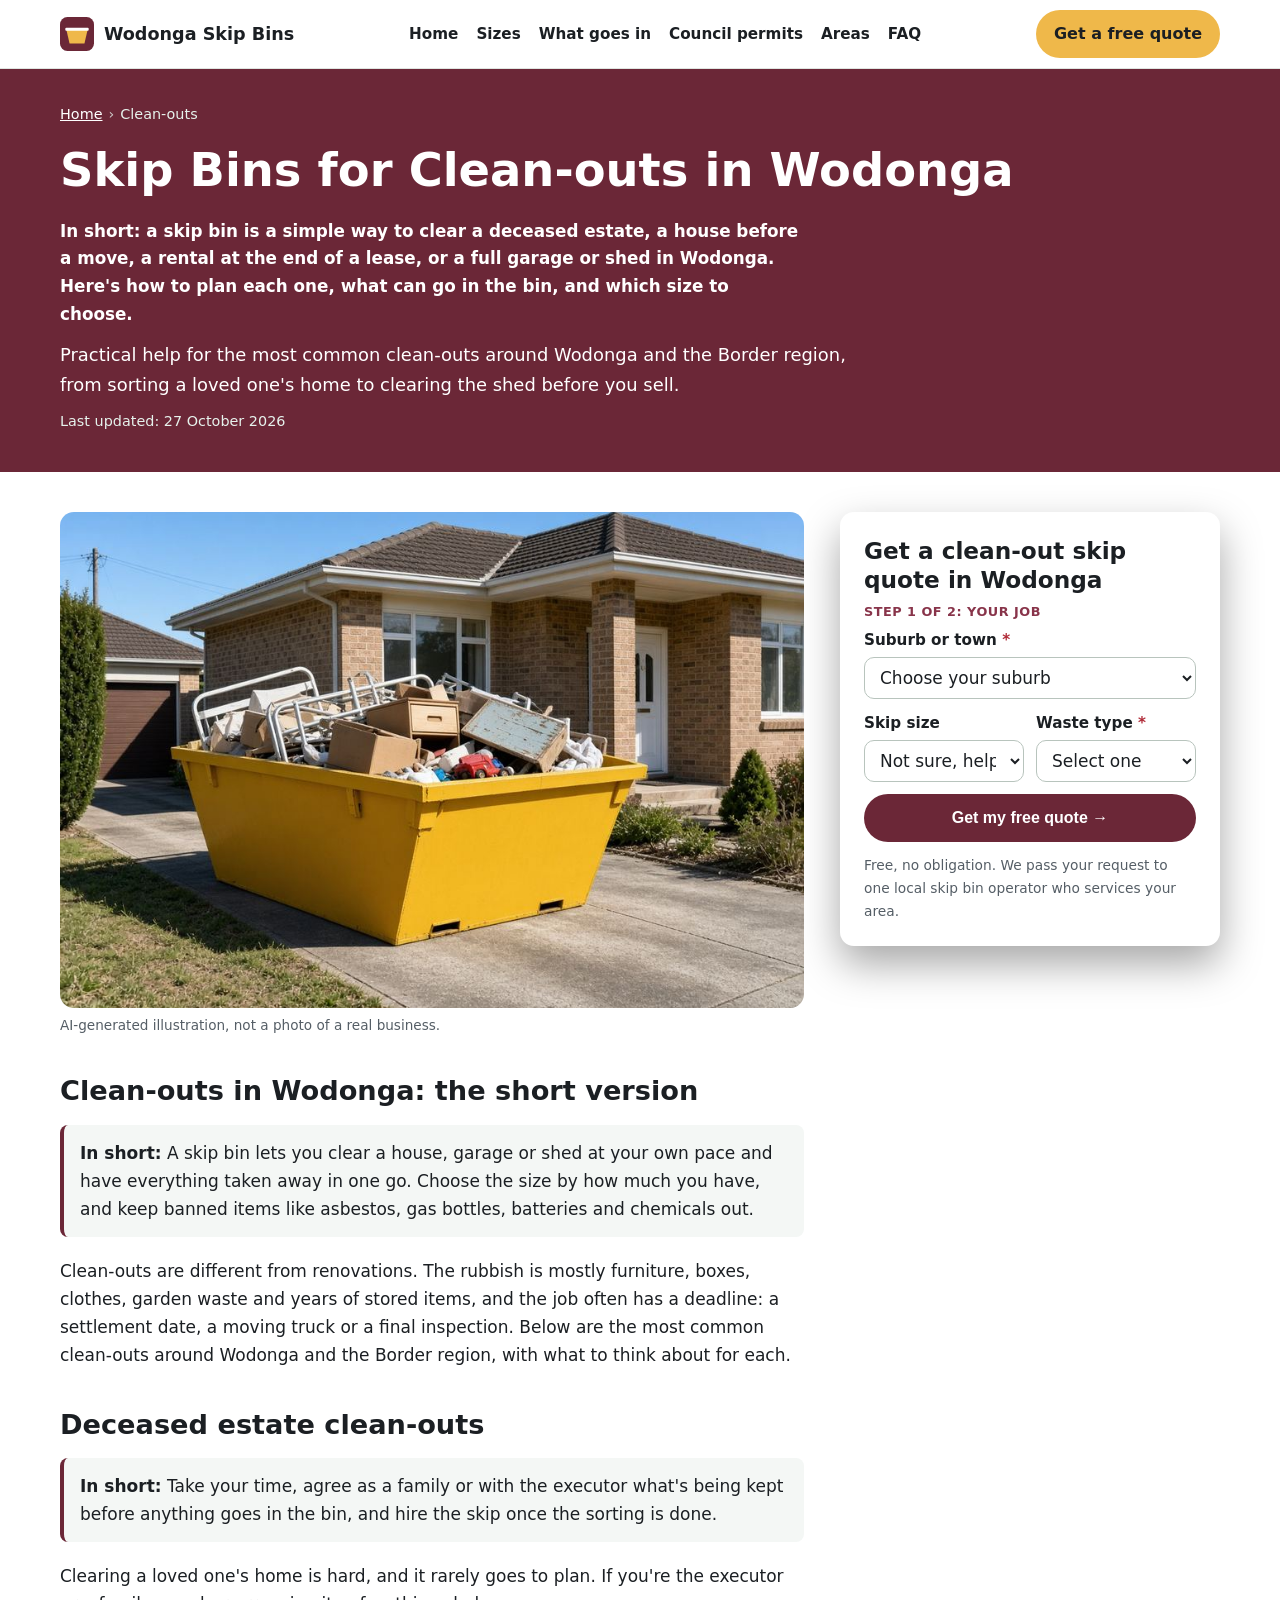
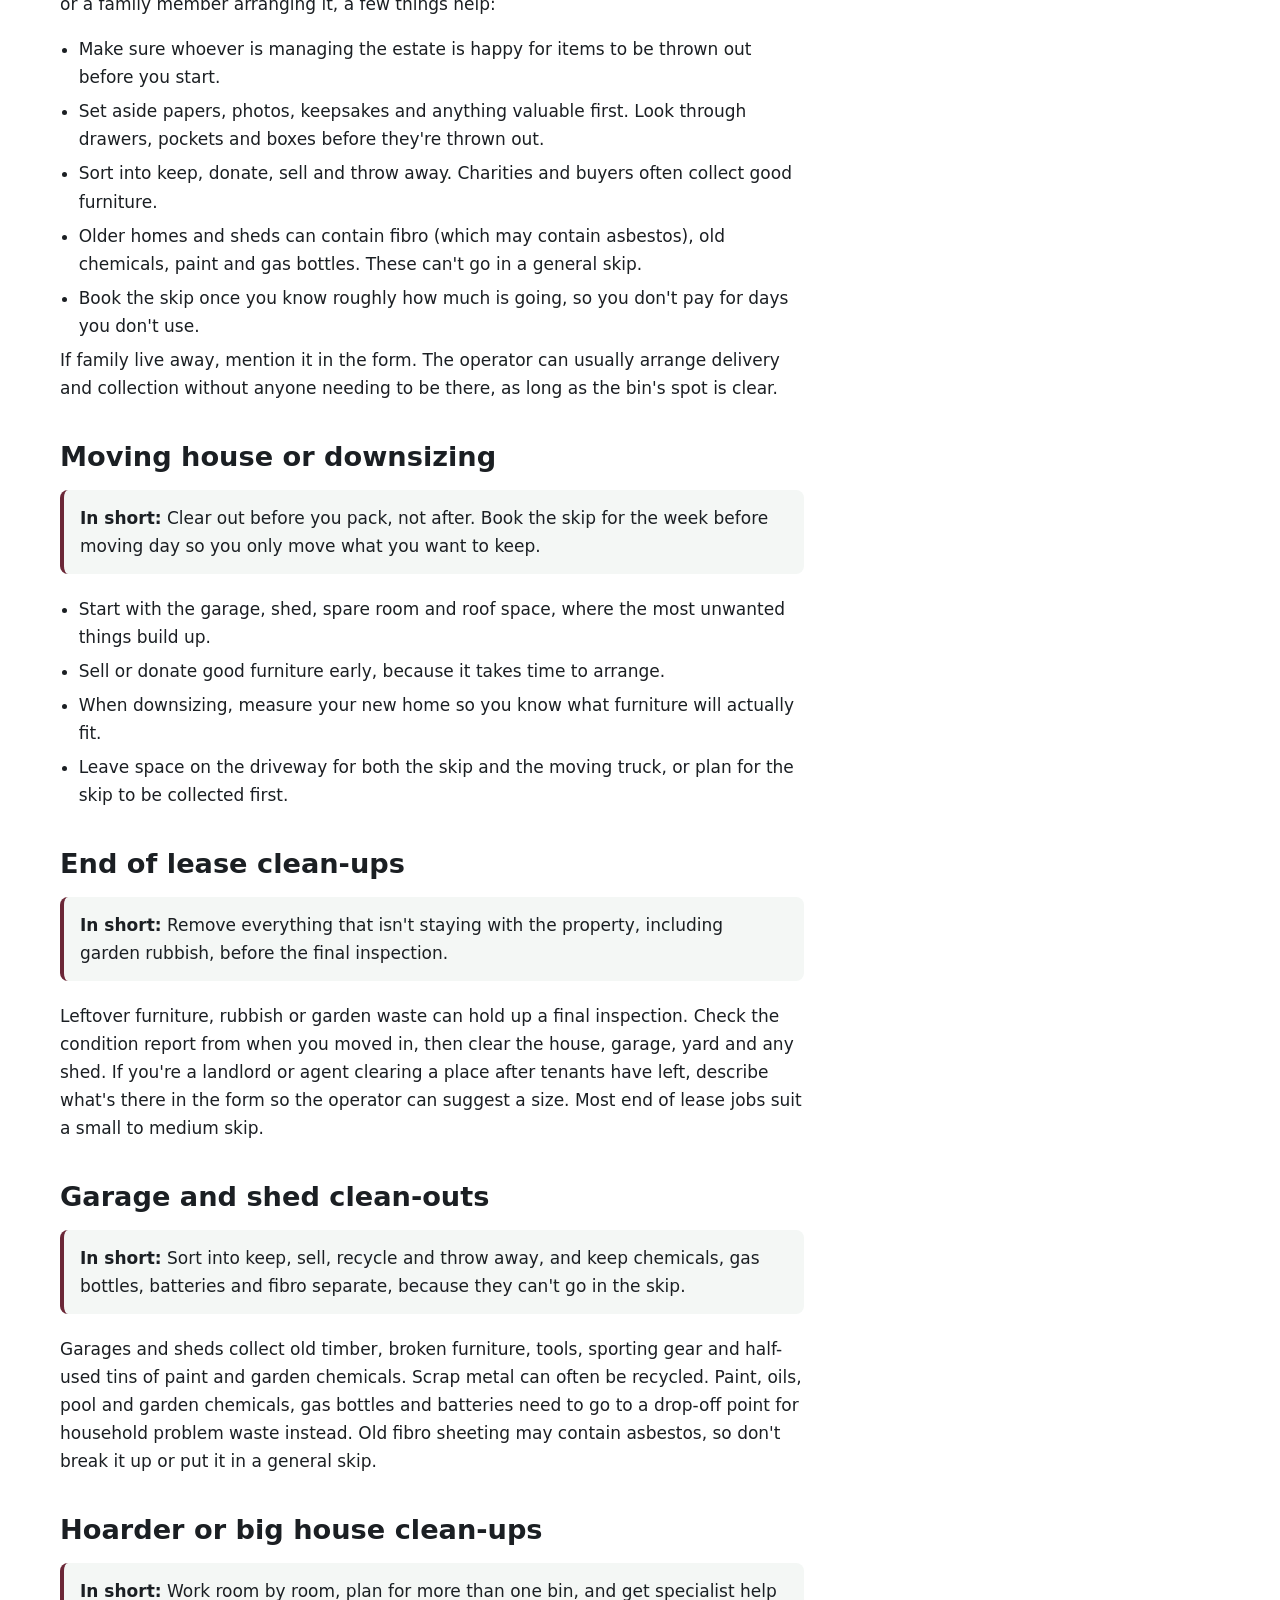
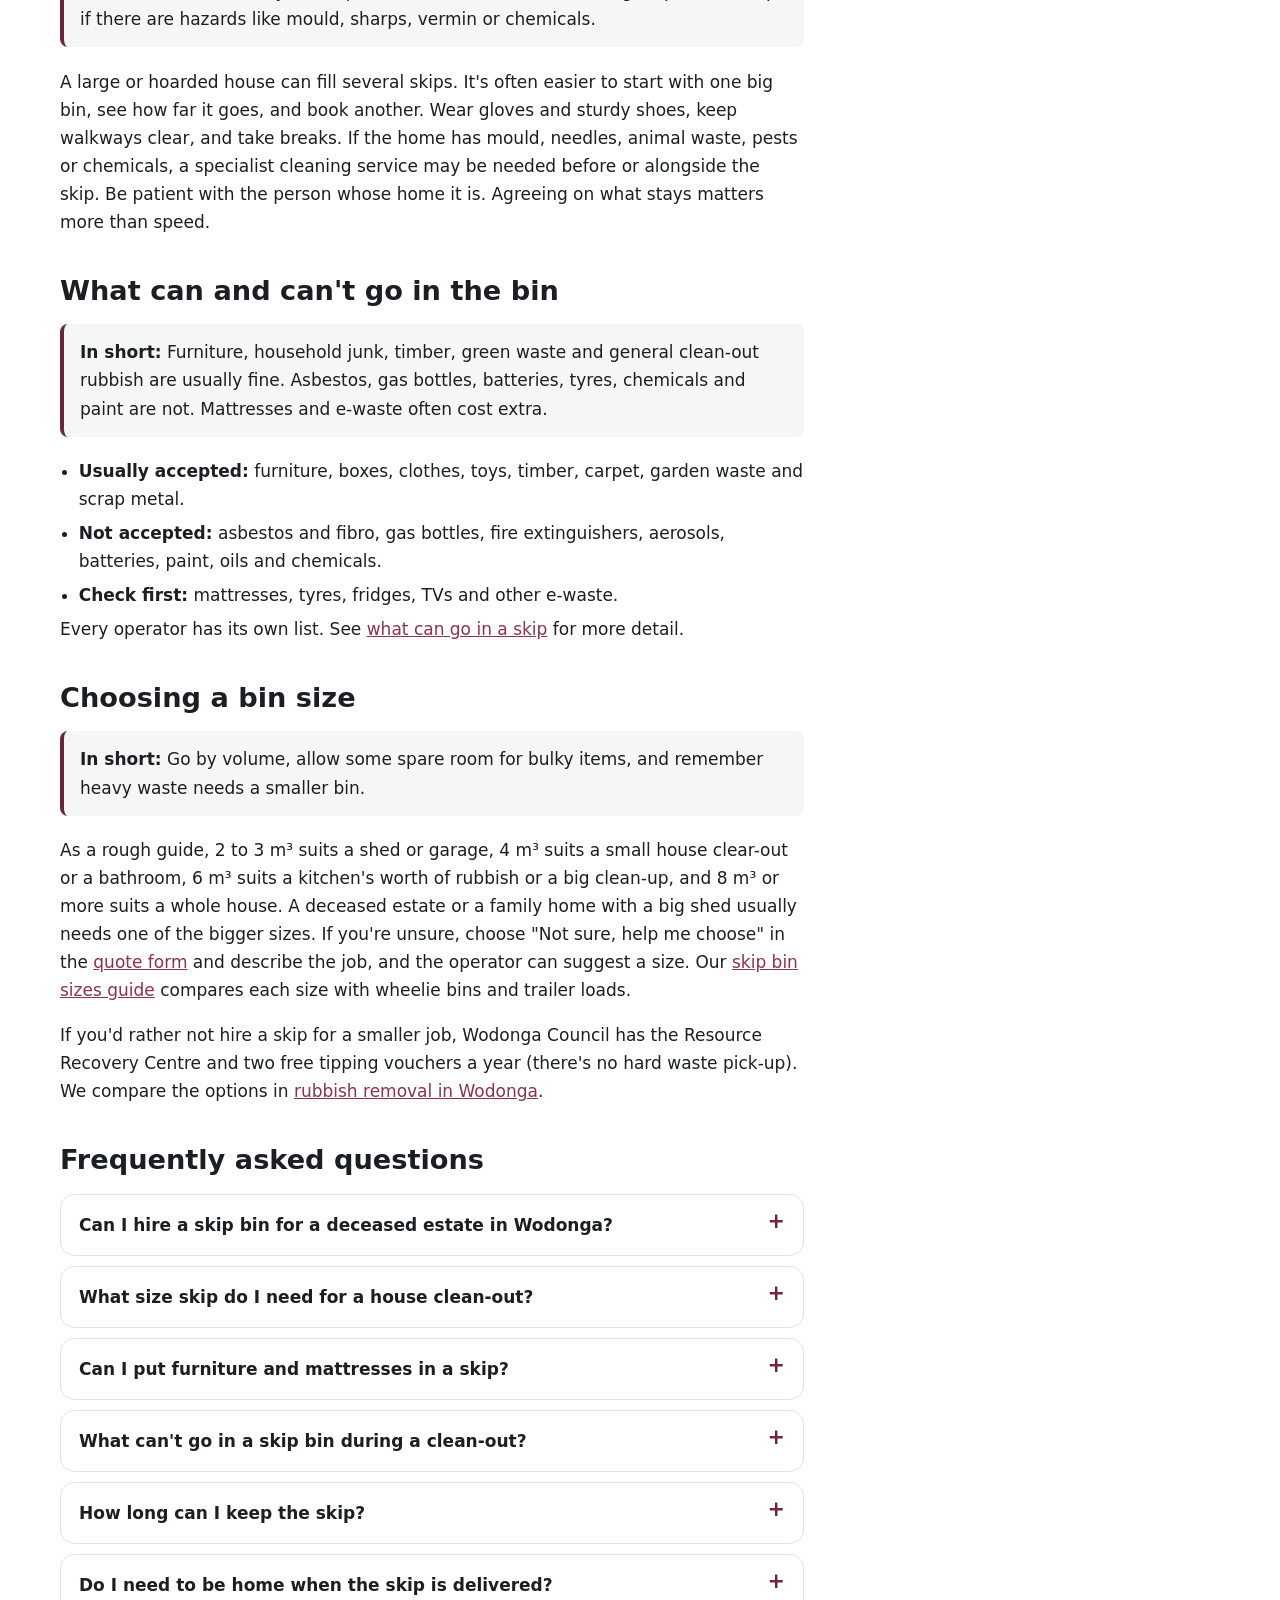
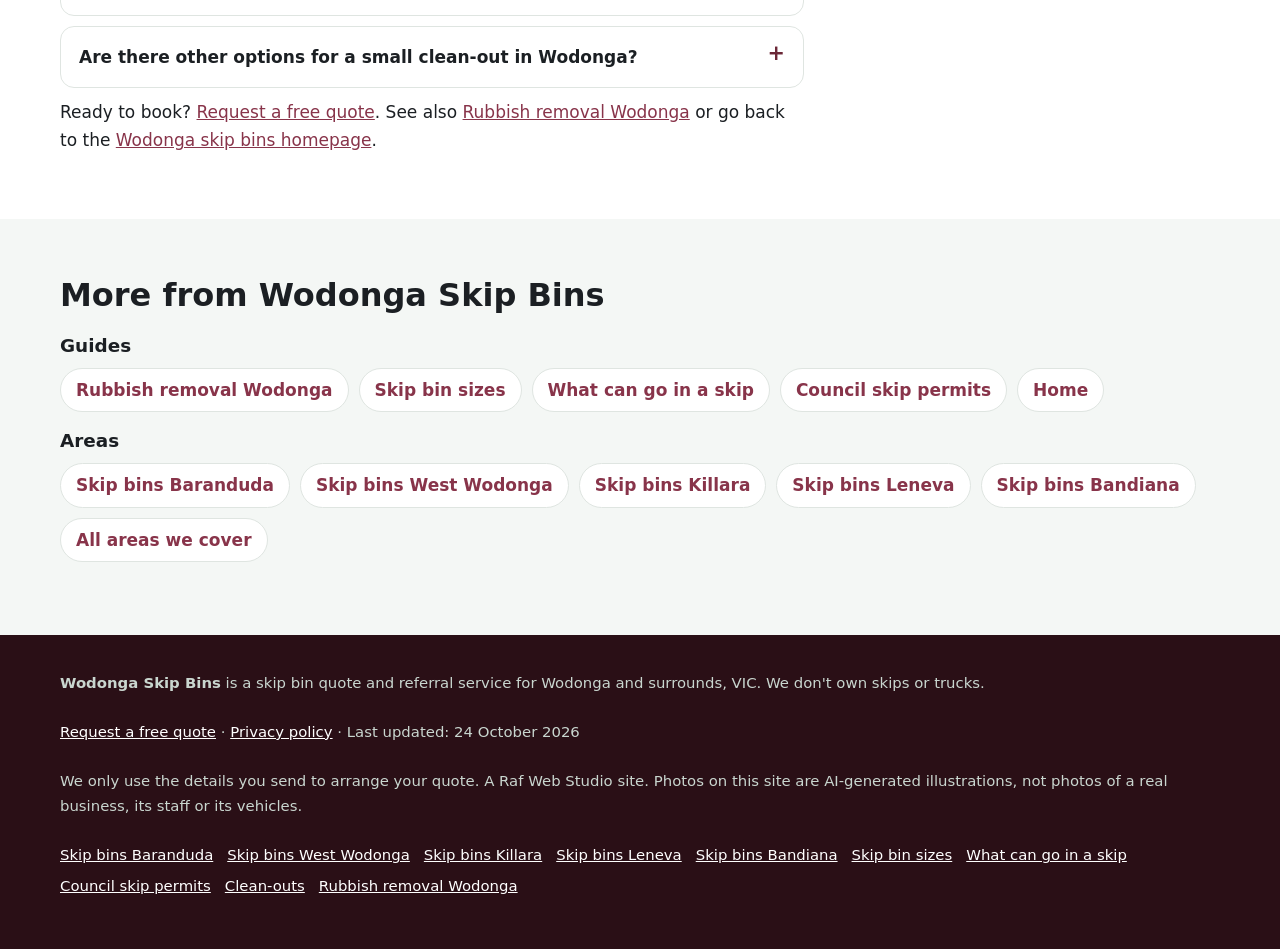
==== clean-outs/index.html @ 4d17c7b6 "SEO batch 3: add /clean-outs/ and /rubbish-removal-wodonga/ guides (FAQ schema, quote form, sitemap," ====
<!doctype html>
<html lang="en-AU">
<head>
<meta charset="utf-8">
<!-- Search Console verification meta tag goes here once the property is created -->
<meta name="viewport" content="width=device-width, initial-scale=1">
<title>Skip Bins for Clean-outs in Wodonga | Deceased Estates, Moving &amp; Garages</title>
<meta name="description" content="Skip bins for clean-outs in Wodonga: deceased estates, moving house, downsizing, end of lease, garages, sheds and big house clean-ups. Sizes, what goes in, and a free quote.">
<link rel="canonical" href="https://wodongaskipbins.com/clean-outs/">
<link rel="icon" href="/favicon.svg" type="image/svg+xml">
<meta name="theme-color" content="#6b2737">
<meta property="og:type" content="article">
<meta property="og:locale" content="en_AU">
<meta property="og:site_name" content="Wodonga Skip Bins">
<meta property="og:title" content="Skip Bins for Clean-outs in Wodonga | Deceased Estates, Moving &amp; Garages">
<meta property="og:description" content="Skip bins for clean-outs in Wodonga: deceased estates, moving house, downsizing, end of lease, garages, sheds and big house clean-ups. Sizes, what goes in, and a free quote.">
<meta property="og:url" content="https://wodongaskipbins.com/clean-outs/">
<meta property="og:image" content="https://wodongaskipbins.com/img/card-home.jpg">
<meta name="twitter:card" content="summary_large_image">
<script>document.documentElement.classList.add('js')</script>
<link rel="stylesheet" href="/styles.css">

<!-- Google tag (gtag.js) -->
<script async src="https://www.googletagmanager.com/gtag/js?id=G-WDCKTNWFEY"></script>
<script>
  window.dataLayer = window.dataLayer || [];
  function gtag(){dataLayer.push(arguments);}
  gtag('js', new Date());
  gtag('config', 'G-WDCKTNWFEY');
</script>

<script type="application/ld+json">
{
 "@context": "https://schema.org",
 "@type": "WebPage",
 "@id": "https://wodongaskipbins.com/clean-outs/#webpage",
 "url": "https://wodongaskipbins.com/clean-outs/",
 "name": "Skip Bins for Clean-outs in Wodonga | Deceased Estates, Moving & Garages",
 "description": "Skip bins for clean-outs in Wodonga: deceased estates, moving house, downsizing, end of lease, garages, sheds and big house clean-ups. Sizes, what goes in, and a free quote.",
 "inLanguage": "en-AU",
 "dateModified": "2026-10-27",
 "isPartOf": {
  "@id": "https://wodongaskipbins.com/#website"
 }
}
</script>
<script type="application/ld+json">
{
 "@context": "https://schema.org",
 "@type": "BreadcrumbList",
 "itemListElement": [
  {
   "@type": "ListItem",
   "position": 1,
   "name": "Home",
   "item": "https://wodongaskipbins.com/"
  },
  {
   "@type": "ListItem",
   "position": 2,
   "name": "Clean-outs",
   "item": "https://wodongaskipbins.com/clean-outs/"
  }
 ]
}
</script>
<script type="application/ld+json">
{
 "@context": "https://schema.org",
 "@type": "Service",
 "@id": "https://wodongaskipbins.com/clean-outs/#service",
 "name": "Skip bins for clean-outs in Wodonga",
 "serviceType": "Skip bin hire",
 "description": "Skip bins for clean-outs in Wodonga: deceased estates, moving house, downsizing, end of lease, garages, sheds and big house clean-ups. Sizes, what goes in, and a free quote.",
 "url": "https://wodongaskipbins.com/clean-outs/",
 "provider": {
  "@type": "Organization",
  "name": "Wodonga Skip Bins",
  "url": "https://wodongaskipbins.com/"
 },
 "areaServed": [
  {
   "@type": "Place",
   "name": "Wodonga, VIC"
  }
 ]
}
</script>
<script type="application/ld+json">
{
 "@context": "https://schema.org",
 "@type": "FAQPage",
 "mainEntity": [
  {
   "@type": "Question",
   "name": "Can I hire a skip bin for a deceased estate in Wodonga?",
   "acceptedAnswer": {
    "@type": "Answer",
    "text": "Yes. A skip is a common way to clear a deceased estate. Agree with the executor or family what's being kept before anything goes in, and tell the operator if no one will be at the property for delivery or collection."
   }
  },
  {
   "@type": "Question",
   "name": "What size skip do I need for a house clean-out?",
   "acceptedAnswer": {
    "@type": "Answer",
    "text": "As a rough guide, 2 to 3 m³ suits a shed or garage, 4 m³ suits a small house clear-out or a bathroom, 6 m³ suits a kitchen's worth of rubbish or a big clean-up, and 8 m³ or more suits a whole house. A deceased estate or a family home with a big shed usually needs one of the bigger sizes."
   }
  },
  {
   "@type": "Question",
   "name": "Can I put furniture and mattresses in a skip?",
   "acceptedAnswer": {
    "@type": "Answer",
    "text": "Furniture is usually fine. Many operators accept mattresses for an extra fee, and some don't take them. List them in the quote form so the operator can confirm."
   }
  },
  {
   "@type": "Question",
   "name": "What can't go in a skip bin during a clean-out?",
   "acceptedAnswer": {
    "@type": "Answer",
    "text": "Asbestos and fibro, gas bottles, fire extinguishers, aerosols, batteries, tyres, paint, oils and chemicals. Fridges, TVs and other e-waste may be refused or cost extra."
   }
  },
  {
   "@type": "Question",
   "name": "How long can I keep the skip?",
   "acceptedAnswer": {
    "@type": "Answer",
    "text": "Hire periods differ between operators. Most include a set number of days and charge for extra days. Tell the operator your dates when you request a quote."
   }
  },
  {
   "@type": "Question",
   "name": "Do I need to be home when the skip is delivered?",
   "acceptedAnswer": {
    "@type": "Answer",
    "text": "Usually not, as long as the spot for the bin is clear and the operator knows exactly where to put it. Add delivery notes in the form."
   }
  },
  {
   "@type": "Question",
   "name": "Are there other options for a small clean-out in Wodonga?",
   "acceptedAnswer": {
    "@type": "Answer",
    "text": "For a load or two, taking it to the Resource Recovery Centre on Kane Road yourself, using your two free tipping vouchers, may be enough. Council doesn't run a hard waste pick-up. Our rubbish removal guide compares the options."
   }
  }
 ]
}
</script>
</head>
<body>
<a class="skip-link" href="#main">Skip to content</a>

<header class="site-header">
  <div class="wrap">
    <a class="brand" href="/" aria-label="Wodonga Skip Bins home">
      <svg viewBox="0 0 64 64" aria-hidden="true"><rect width="64" height="64" rx="14" fill="#6b2737"/><path d="M12 24h40l-6 26H18z" fill="#efb84a"/><rect x="10" y="20" width="44" height="6" rx="2" fill="#fff"/></svg>
      Wodonga Skip Bins
    </a>
    <nav class="nav" aria-label="Main">
      <a href="/">Home</a>
      <a href="/skip-bin-sizes/">Sizes</a>
      <a href="/what-can-go-in-a-skip/">What goes in</a>
      <a href="/skip-bin-council-permit/">Council permits</a>
      <a href="/#areas">Areas</a>
      <a href="/#faq">FAQ</a>
    </nav>
    <a class="btn btn-call header-call" href="#quote">Get a free quote</a>
  </div>
</header>

<main id="main">
<section class="page-hero" aria-labelledby="h1">
  <div class="wrap">
    <nav class="crumbs" aria-label="Breadcrumb"><ol><li><a href="https://wodongaskipbins.com/">Home</a></li><li aria-current="page">Clean-outs</li></ol></nav>
    <h1 id="h1">Skip Bins for Clean-outs in Wodonga</h1>
    <p class="summary">In short: a skip bin is a simple way to clear a deceased estate, a house before a move, a rental at the end of a lease, or a full garage or shed in Wodonga. Here&#x27;s how to plan each one, what can go in the bin, and which size to choose.</p>
    <p class="lead">Practical help for the most common clean-outs around Wodonga and the Border region, from sorting a loved one&#x27;s home to clearing the shed before you sell.</p>
    <p class="updated">Last updated: 27 October 2026</p>
  </div>
</section>
<div class="wrap page-grid">
  <article class="page-body">
<figure><img src="/img/card-home.jpg" width="900" height="600" style="aspect-ratio:3/2;object-fit:cover" alt="Illustration of a yellow skip bin with old bed frames and toys during a house clean-out" decoding="async"><figcaption>AI-generated illustration, not a photo of a real business.</figcaption></figure>
<h2>Clean-outs in Wodonga: the short version</h2>
<p class="callout"><strong>In short:</strong> A skip bin lets you clear a house, garage or shed at your own pace and have everything taken away in one go. Choose the size by how much you have, and keep banned items like asbestos, gas bottles, batteries and chemicals out.</p><p>Clean-outs are different from renovations. The rubbish is mostly furniture, boxes, clothes, garden waste and years of stored items, and the job often has a deadline: a settlement date, a moving truck or a final inspection. Below are the most common clean-outs around Wodonga and the Border region, with what to think about for each.</p>
<h2>Deceased estate clean-outs</h2>
<p class="callout"><strong>In short:</strong> Take your time, agree as a family or with the executor what's being kept before anything goes in the bin, and hire the skip once the sorting is done.</p><p>Clearing a loved one's home is hard, and it rarely goes to plan. If you're the executor or a family member arranging it, a few things help:</p><ul class="clean"><li>Make sure whoever is managing the estate is happy for items to be thrown out before you start.</li><li>Set aside papers, photos, keepsakes and anything valuable first. Look through drawers, pockets and boxes before they're thrown out.</li><li>Sort into keep, donate, sell and throw away. Charities and buyers often collect good furniture.</li><li>Older homes and sheds can contain fibro (which may contain asbestos), old chemicals, paint and gas bottles. These can't go in a general skip.</li><li>Book the skip once you know roughly how much is going, so you don't pay for days you don't use.</li></ul><p>If family live away, mention it in the form. The operator can usually arrange delivery and collection without anyone needing to be there, as long as the bin's spot is clear.</p>
<h2>Moving house or downsizing</h2>
<p class="callout"><strong>In short:</strong> Clear out before you pack, not after. Book the skip for the week before moving day so you only move what you want to keep.</p><ul class="clean"><li>Start with the garage, shed, spare room and roof space, where the most unwanted things build up.</li><li>Sell or donate good furniture early, because it takes time to arrange.</li><li>When downsizing, measure your new home so you know what furniture will actually fit.</li><li>Leave space on the driveway for both the skip and the moving truck, or plan for the skip to be collected first.</li></ul>
<h2>End of lease clean-ups</h2>
<p class="callout"><strong>In short:</strong> Remove everything that isn't staying with the property, including garden rubbish, before the final inspection.</p><p>Leftover furniture, rubbish or garden waste can hold up a final inspection. Check the condition report from when you moved in, then clear the house, garage, yard and any shed. If you're a landlord or agent clearing a place after tenants have left, describe what's there in the form so the operator can suggest a size. Most end of lease jobs suit a small to medium skip.</p>
<h2>Garage and shed clean-outs</h2>
<p class="callout"><strong>In short:</strong> Sort into keep, sell, recycle and throw away, and keep chemicals, gas bottles, batteries and fibro separate, because they can't go in the skip.</p><p>Garages and sheds collect old timber, broken furniture, tools, sporting gear and half-used tins of paint and garden chemicals. Scrap metal can often be recycled. Paint, oils, pool and garden chemicals, gas bottles and batteries need to go to a drop-off point for household problem waste instead. Old fibro sheeting may contain asbestos, so don't break it up or put it in a general skip.</p>
<h2>Hoarder or big house clean-ups</h2>
<p class="callout"><strong>In short:</strong> Work room by room, plan for more than one bin, and get specialist help if there are hazards like mould, sharps, vermin or chemicals.</p><p>A large or hoarded house can fill several skips. It's often easier to start with one big bin, see how far it goes, and book another. Wear gloves and sturdy shoes, keep walkways clear, and take breaks. If the home has mould, needles, animal waste, pests or chemicals, a specialist cleaning service may be needed before or alongside the skip. Be patient with the person whose home it is. Agreeing on what stays matters more than speed.</p>
<h2>What can and can&#x27;t go in the bin</h2>
<p class="callout"><strong>In short:</strong> Furniture, household junk, timber, green waste and general clean-out rubbish are usually fine. Asbestos, gas bottles, batteries, tyres, chemicals and paint are not. Mattresses and e-waste often cost extra.</p><ul class="clean"><li><strong>Usually accepted:</strong> furniture, boxes, clothes, toys, timber, carpet, garden waste and scrap metal.</li><li><strong>Not accepted:</strong> asbestos and fibro, gas bottles, fire extinguishers, aerosols, batteries, paint, oils and chemicals.</li><li><strong>Check first:</strong> mattresses, tyres, fridges, TVs and other e-waste.</li></ul><p>Every operator has its own list. See <a href="/what-can-go-in-a-skip/">what can go in a skip</a> for more detail.</p>
<h2>Choosing a bin size</h2>
<p class="callout"><strong>In short:</strong> Go by volume, allow some spare room for bulky items, and remember heavy waste needs a smaller bin.</p><p>As a rough guide, 2 to 3 m³ suits a shed or garage, 4 m³ suits a small house clear-out or a bathroom, 6 m³ suits a kitchen's worth of rubbish or a big clean-up, and 8 m³ or more suits a whole house. A deceased estate or a family home with a big shed usually needs one of the bigger sizes. If you're unsure, choose "Not sure, help me choose" in the <a href="#quote">quote form</a> and describe the job, and the operator can suggest a size. Our <a href="/skip-bin-sizes/">skip bin sizes guide</a> compares each size with wheelie bins and trailer loads.</p><p>If you'd rather not hire a skip for a smaller job, Wodonga Council has the Resource Recovery Centre and two free tipping vouchers a year (there's no hard waste pick-up). We compare the options in <a href="/rubbish-removal-wodonga/">rubbish removal in Wodonga</a>.</p>
<h2 id="faq-h">Frequently asked questions</h2>
<details><summary>Can I hire a skip bin for a deceased estate in Wodonga?</summary><p>Yes. A skip is a common way to clear a deceased estate. Agree with the executor or family what&#x27;s being kept before anything goes in, and tell the operator if no one will be at the property for delivery or collection.</p></details><details><summary>What size skip do I need for a house clean-out?</summary><p>As a rough guide, 2 to 3 m³ suits a shed or garage, 4 m³ suits a small house clear-out or a bathroom, 6 m³ suits a kitchen&#x27;s worth of rubbish or a big clean-up, and 8 m³ or more suits a whole house. A deceased estate or a family home with a big shed usually needs one of the bigger sizes.</p></details><details><summary>Can I put furniture and mattresses in a skip?</summary><p>Furniture is usually fine. Many operators accept mattresses for an extra fee, and some don&#x27;t take them. List them in the quote form so the operator can confirm.</p></details><details><summary>What can&#x27;t go in a skip bin during a clean-out?</summary><p>Asbestos and fibro, gas bottles, fire extinguishers, aerosols, batteries, tyres, paint, oils and chemicals. Fridges, TVs and other e-waste may be refused or cost extra.</p></details><details><summary>How long can I keep the skip?</summary><p>Hire periods differ between operators. Most include a set number of days and charge for extra days. Tell the operator your dates when you request a quote.</p></details><details><summary>Do I need to be home when the skip is delivered?</summary><p>Usually not, as long as the spot for the bin is clear and the operator knows exactly where to put it. Add delivery notes in the form.</p></details><details><summary>Are there other options for a small clean-out in Wodonga?</summary><p>For a load or two, taking it to the Resource Recovery Centre on Kane Road yourself, using your two free tipping vouchers, may be enough. Council doesn&#x27;t run a hard waste pick-up. Our rubbish removal guide compares the options.</p></details>
<p>Ready to book? <a href="#quote">Request a free quote</a>. See also <a href="/rubbish-removal-wodonga/">Rubbish removal Wodonga</a> or go back to the <a href="/">Wodonga skip bins homepage</a>.</p>

  </article>
  <aside class="page-aside">
    <div class="hero-form-card" id="quote">
      <h2 id="quote-h">Get a clean-out skip quote in Wodonga</h2>
      <form class="quote-form two-step" id="quote-form" action="https://formsubmit.co/quotes@wodongaskipbins.com" method="post" novalidate>
        <input type="hidden" name="_subject" value="New quote request – wodongaskipbins.com">
        <input type="hidden" name="_captcha" value="true">
        <input type="hidden" name="_template" value="table">
        <input type="hidden" name="_next" value="https://wodongaskipbins.com/thanks.html">
        <input type="text" name="_honey" style="display:none" tabindex="-1" autocomplete="off" aria-hidden="true">
        <input type="hidden" name="source" value="wodongaskipbins.com">
        <input type="hidden" name="page" value="/clean-outs/">
        <fieldset class="step step-1">
          <legend class="step-label">Step 1 of 2: your job</legend>
          <div class="full"><label for="suburb">Suburb or town <span class="req" aria-hidden="true">*</span></label>
            <select id="suburb" name="suburb" required><option value="">Choose your suburb</option><option>Wodonga</option><option>West Wodonga</option><option>Killara</option><option>Baranduda</option><option>Leneva</option><option>Bandiana</option><option>Bonegilla</option><option>Ebden</option><option>Huon Creek</option><option>Castle Creek</option><option>Barnawartha North</option><option value="Other">Other (tell us below)</option></select></div>
          <div class="full other-wrap"><label for="suburb_other">Other suburb or town</label><input id="suburb_other" name="suburb_other" type="text" autocomplete="address-level2"></div>
          <div><label for="size">Skip size</label>
            <select id="size" name="skip_size"><option value="Not sure">Not sure, help me choose</option><option>Skip bag (about 1 m³)</option><option>2 m³</option><option>3 m³</option><option>4 m³</option><option>6 m³</option><option>8 m³</option><option>9 m³</option><option>10–12 m³</option><option>Larger / hook-lift</option></select></div>
          <div><label for="waste">Waste type <span class="req" aria-hidden="true">*</span></label>
            <select id="waste" name="waste_type" required><option value="">Select one</option><option>General household</option><option>Green waste</option><option>Mixed renovation / building</option><option>Soil, concrete or bricks</option><option>Mixed, not sure</option><option>May contain asbestos</option></select></div>
          <div class="full js-only"><button class="btn btn-primary btn-block" type="button" id="to-step-2">Get my free quote →</button></div>
          <p class="microcopy full">Free, no obligation. We pass your request to one local skip bin operator who services your area.</p>
          <p class="form-error full" id="step1-error" role="alert" hidden>Please choose your suburb and waste type.</p>
        </fieldset>
        <fieldset class="step step-2" id="step-2">
          <legend class="step-label">Step 2 of 2: your details</legend>
          <div><label for="name">Name <span class="req" aria-hidden="true">*</span></label><input id="name" name="name" type="text" autocomplete="name" required></div>
          <div><label for="phone">Phone <span class="req" aria-hidden="true">*</span></label><input id="phone" name="phone" type="tel" autocomplete="tel" inputmode="tel" required></div>
          <div><label for="email">Email</label><input id="email" name="email" type="email" autocomplete="email"></div>
          <div><label for="date">Delivery date</label><input id="date" name="preferred_date" type="date"></div>
          <div class="full"><label for="message">Anything else?</label><textarea id="message" name="message" rows="2" placeholder="e.g. new build in Baranduda, acreage shed, skip on the nature strip, 7 days"></textarea></div>
          <p class="consent full">By sending this form you agree we can share your details with one local skip bin operator so they can quote for your job. See our <a href="/privacy.html">privacy policy</a>.</p>
          <div class="full step2-actions"><button class="btn btn-primary" type="submit">Send my quote request</button><button class="btn-link js-only" type="button" id="back-1">← Back</button></div>
        </fieldset>
      </form>
    </div>
  </aside>
</div>
<section class="alt" aria-labelledby="more-h">
  <div class="wrap">
    <h2 id="more-h">More from Wodonga Skip Bins</h2>
    <h3>Guides</h3>
    <ul class="link-list"><li><a href="/rubbish-removal-wodonga/">Rubbish removal Wodonga</a></li><li><a href="/skip-bin-sizes/">Skip bin sizes</a></li><li><a href="/what-can-go-in-a-skip/">What can go in a skip</a></li><li><a href="/skip-bin-council-permit/">Council skip permits</a></li><li><a href="/">Home</a></li></ul>
    <h3>Areas</h3>
    <ul class="link-list"><li><a href="/skip-bins-baranduda/">Skip bins Baranduda</a></li><li><a href="/skip-bins-west-wodonga/">Skip bins West Wodonga</a></li><li><a href="/skip-bins-killara/">Skip bins Killara</a></li><li><a href="/skip-bins-leneva/">Skip bins Leneva</a></li><li><a href="/skip-bins-bandiana/">Skip bins Bandiana</a></li><li><a href="/#areas">All areas we cover</a></li></ul>
  </div>
</section>
</main>

<footer class="site-footer">
  <div class="wrap">
    <p><strong>Wodonga Skip Bins</strong> is a skip bin quote and referral service for Wodonga and surrounds, VIC. We don't own skips or trucks.</p>
    <p><a href="#quote">Request a free quote</a> · <a href="/privacy.html">Privacy policy</a> · Last updated: 24 October 2026</p>
    <p>We only use the details you send to arrange your quote. A Raf Web Studio site. Photos on this site are AI-generated illustrations, not photos of a real business, its staff or its vehicles.</p>
    <p class="footer-links"><a href="/skip-bins-baranduda/">Skip bins Baranduda</a> <a href="/skip-bins-west-wodonga/">Skip bins West Wodonga</a> <a href="/skip-bins-killara/">Skip bins Killara</a> <a href="/skip-bins-leneva/">Skip bins Leneva</a> <a href="/skip-bins-bandiana/">Skip bins Bandiana</a> <a href="/skip-bin-sizes/">Skip bin sizes</a> <a href="/what-can-go-in-a-skip/">What can go in a skip</a> <a href="/skip-bin-council-permit/">Council skip permits</a> <a href="/clean-outs/">Clean-outs</a> <a href="/rubbish-removal-wodonga/">Rubbish removal Wodonga</a></p>
  </div>
</footer>

<div class="mobile-call" aria-label="Quick contact">
  <a class="btn btn-call" href="#quote">Get a free quote</a>
</div>
<script src="/form.js" defer></script>
</body>
</html>
---- styles.css ----
:root{
  --green:#6b2737;--green-2:#88344a;--yellow:#efb84a;--ink:#1b1f23;--muted:#555e66;
  --bg:#ffffff;--soft:#f4f7f5;--line:#dfe5e1;--radius:14px;--max:1200px;
}
*{box-sizing:border-box}
html{scroll-behavior:smooth}
body{margin:0;font-family:system-ui,-apple-system,"Segoe UI",Roboto,Arial,sans-serif;color:var(--ink);background:var(--bg);line-height:1.65;font-size:17px;padding-bottom:72px}
@media(min-width:800px){body{padding-bottom:0}}
img,svg{max-width:100%}
a{color:var(--green-2)}
a:focus-visible,button:focus-visible,input:focus-visible,select:focus-visible,textarea:focus-visible{outline:3px solid var(--yellow);outline-offset:2px}
.wrap{max-width:var(--max);margin:0 auto;padding:0 20px}
.skip-link{position:absolute;left:-999px;top:0;background:#fff;padding:8px 12px;z-index:100}
.skip-link:focus{left:8px}
h1,h2,h3{line-height:1.25;margin:0 0 .6em}
h1{font-size:clamp(1.9rem,4.5vw,2.9rem)}
h2{font-size:clamp(1.5rem,3vw,2rem);margin-top:0}
h3{font-size:1.15rem}
p{margin:0 0 1em}

/* header */
.site-header{background:#fff;border-bottom:1px solid var(--line);position:sticky;top:0;z-index:50}
.site-header .wrap{display:flex;align-items:center;justify-content:space-between;gap:16px;padding-top:10px;padding-bottom:10px}
.brand{display:flex;align-items:center;gap:10px;font-weight:800;color:var(--ink);text-decoration:none;font-size:1.1rem}
.brand svg{width:34px;height:34px}
.nav{display:none;gap:18px}
.nav a{color:var(--ink);text-decoration:none;font-weight:600;font-size:.95rem}
.nav a:hover{color:var(--green-2)}
@media(min-width:900px){.nav{display:flex}}

/* buttons */
.btn{display:inline-flex;align-items:center;justify-content:center;gap:8px;font-weight:700;border-radius:999px;padding:13px 22px;text-decoration:none;border:2px solid transparent;cursor:pointer;font-size:1rem}
.btn svg{width:20px;height:20px}
.btn-call{background:var(--yellow);color:#1b1f23}
.btn-call:hover{background:#efb84a}
.btn-ghost{background:transparent;color:#fff;border-color:rgba(255,255,255,.7)}
.btn-ghost:hover{background:rgba(255,255,255,.12)}
.btn-primary{background:var(--green);color:#fff}
.btn-primary:hover{background:var(--green-2)}
.header-call{display:none}
@media(min-width:600px){.header-call{display:inline-flex;padding:9px 16px}}

/* hero */
.hero{background:linear-gradient(135deg,#6b2737 0%,#88344a 60%,#88344a 100%);color:#fff;padding:48px 0 56px}
.hero .wrap{display:grid;gap:32px}
@media(min-width:900px){.hero .wrap{grid-template-columns:1.15fr .85fr;align-items:center}}
.hero p.lead{font-size:1.15rem;color:#e6f2ec;max-width:38em}
.hero .ctas{display:flex;flex-wrap:wrap;gap:12px;margin:22px 0 18px}
.ticks{list-style:none;padding:0;margin:0;display:grid;gap:6px;color:#e6f2ec}
.ticks li{display:flex;gap:8px;align-items:flex-start}
.ticks svg{flex:0 0 20px;width:20px;height:20px;margin-top:3px}
.hero-card{background:#fff;color:var(--ink);border-radius:var(--radius);padding:22px;box-shadow:0 12px 30px rgba(0,0,0,.18)}
.hero-card h2{font-size:1.25rem}
.hero-card ol{margin:0;padding-left:1.2em}
.hero-card li{margin-bottom:.5em}

/* sections */
section{padding:56px 0}
section.alt{background:var(--soft)}
.intro{max-width:46em}
.grid{display:grid;gap:18px}
@media(min-width:700px){.grid-2{grid-template-columns:1fr 1fr}.grid-3{grid-template-columns:repeat(3,1fr)}}
.card{background:#fff;border:1px solid var(--line);border-radius:var(--radius);padding:20px}
.card .size{display:inline-block;background:var(--green);color:#fff;font-weight:800;border-radius:8px;padding:3px 10px;margin-bottom:8px}
.icon{width:36px;height:36px;color:var(--green);margin-bottom:6px}

table{width:100%;border-collapse:collapse;background:#fff;border-radius:var(--radius);overflow:hidden;border:1px solid var(--line)}
caption{text-align:left;font-weight:700;padding:0 0 10px}
th,td{padding:12px 14px;text-align:left;border-bottom:1px solid var(--line);vertical-align:top}
th{background:#e9f1ec;font-size:.95rem}
.table-scroll{overflow-x:auto}
.note{font-size:.93rem;color:var(--muted)}
.yes h3{color:var(--green)}
.no h3{color:#b02a37}
ul.clean{padding-left:1.1em;margin:0}
ul.clean li{margin-bottom:.35em}

.areas{display:flex;flex-wrap:wrap;gap:8px;list-style:none;padding:0;margin:0 0 1em}
.areas li{background:#fff;border:1px solid var(--line);border-radius:999px;padding:6px 14px;font-size:.95rem}

/* faq */
details{background:#fff;border:1px solid var(--line);border-radius:var(--radius);padding:4px 18px;margin-bottom:10px}
summary{cursor:pointer;font-weight:700;padding:12px 0;list-style:none}
summary::-webkit-details-marker{display:none}
summary::after{content:"+";float:right;font-size:1.3rem;line-height:1;color:var(--green)}
details[open] summary::after{content:"–"}

/* form */
.quote{background:var(--green);color:#fff}
.quote .wrap{display:grid;gap:28px}
@media(min-width:900px){.quote .wrap{grid-template-columns:.8fr 1.2fr}}
.quote p{color:#e6f2ec}
form.quote-form{background:#fff;color:var(--ink);border-radius:var(--radius);padding:22px;display:grid;gap:14px}
@media(min-width:600px){form.quote-form{grid-template-columns:1fr 1fr}.full{grid-column:1/-1}}
label{display:block;font-weight:600;font-size:.95rem;margin-bottom:4px}
input,select,textarea{width:100%;font:inherit;padding:11px 12px;border:1.5px solid #b8c4bd;border-radius:10px;background:#fff;color:var(--ink)}
textarea{min-height:110px;resize:vertical}
.req{color:#b02a37}
.consent{font-size:.88rem;color:var(--muted)}

/* footer */
.site-footer{background:#2a0f16;color:#c9d6cf;padding:36px 0;font-size:.93rem}
.site-footer a{color:#fff}
.site-footer .wrap{display:grid;gap:10px}

/* sticky mobile call bar */
.mobile-call{position:fixed;left:0;right:0;bottom:0;z-index:60;display:flex;gap:8px;padding:10px 12px;background:#fff;border-top:1px solid var(--line);box-shadow:0 -6px 18px rgba(0,0,0,.08)}
.mobile-call .btn{flex:1;padding:12px 10px}
@media(min-width:800px){.mobile-call{display:none}}

.legal{max-width:46em;padding:40px 20px 60px;margin:0 auto}
.legal h1{font-size:2rem}

/* images */
.about-grid{display:grid;gap:28px;align-items:center}
@media(min-width:900px){.about-grid{grid-template-columns:1.2fr .8fr}}
figure{margin:0}
.photo img{width:100%;height:auto;display:block;border-radius:var(--radius)}
.photo figcaption,.size-figs figcaption{font-size:.85rem;color:var(--muted);margin-top:6px}
.local-photo{max-width:720px;margin-top:8px}
.size-figs{display:grid;gap:14px;margin:6px 0 10px;grid-template-columns:1fr}
@media(min-width:600px){.size-figs{grid-template-columns:1fr 1fr}}
.size-figs img{width:100%;height:auto;display:block;border-radius:10px;border:1px solid var(--line);background:#f4f7f5}
.size-figs figcaption{font-weight:700;color:var(--ink)}
.credits{font-size:.8rem;color:#9fb3a8}

/* banner hero */
.hero{position:relative;overflow:hidden;background:#2a0f16;padding:56px 0 64px}
.hero-bg,.hero-bg img{position:absolute;inset:0;width:100%;height:100%}
.hero-bg img{object-fit:cover;object-position:center 40%;filter:brightness(1.08)}
.hero::before{content:"";position:absolute;inset:0;z-index:1;background:linear-gradient(90deg,rgba(8,24,16,.58) 0%,rgba(8,24,16,.36) 45%,rgba(8,24,16,.14) 100%)}
.hero .wrap.hero-grid{position:relative;z-index:2;display:grid;gap:32px;align-items:center}
@media(min-width:960px){.hero .wrap.hero-grid{grid-template-columns:1.05fr .95fr;gap:48px}.hero{padding:72px 0 80px}}
.hero h1{text-shadow:0 2px 4px rgba(0,0,0,.45),0 4px 22px rgba(0,0,0,.45)}
.hero .lead,.hero .updated{text-shadow:0 1px 3px rgba(0,0,0,.6)}
.hero-copy .ticks{margin:6px 0 20px}
.hero-copy .ctas{margin:0}
.hero-form-card{background:#fff;color:var(--ink);border-radius:var(--radius);padding:24px;box-shadow:0 18px 40px rgba(0,0,0,.35);scroll-margin-top:80px}
.hero-form-card h2{font-size:1.45rem;margin-bottom:.3em}
.hero-form-card .form-intro{color:var(--muted);font-size:.95rem;margin-bottom:12px}
.hero-form-card form.quote-form{padding:0;box-shadow:none;border-radius:0;gap:12px}
.hero-form-card input,.hero-form-card select,.hero-form-card textarea{padding:9px 11px}
.hero-form-card textarea{min-height:72px}
.hero-form-card .consent{margin:10px 0 0}
.photo-credit{position:absolute;right:10px;bottom:6px;z-index:2;margin:0;font-size:.72rem;color:rgba(255,255,255,.8)}
.photo-credit a{color:#fff}
.how-card{background:#fff;color:var(--ink);border-radius:var(--radius);padding:22px}
.how-card ol{margin:0;padding-left:1.2em}.how-card li{margin-bottom:.5em}

/* v2 */
.hero .lead{color:#fff}
.updated{font-size:.85rem;color:#e6f2ec;margin:14px 0 0}
.updated-dark{font-size:.9rem;color:var(--muted);font-weight:600;margin-top:-.4em}
fieldset{border:0;margin:0;padding:0;min-width:0}
.step{display:grid;gap:12px;grid-template-columns:1fr}
@media(min-width:600px){.step{grid-template-columns:1fr 1fr}}
.step-label{font-size:.8rem;font-weight:700;text-transform:uppercase;letter-spacing:.04em;color:var(--green-2);margin-bottom:6px;padding:0}
.step-2{margin-top:16px}
.js .is-step-1 .step-2{display:none}
.js .is-step-2 .step-1{display:none}
.js .is-step-2 .step-2{margin-top:0}
.js-only{display:none}
.js .js-only{display:block}
.js .step2-actions .js-only{display:inline-block}
.other-wrap{display:none}.other-wrap.show{display:block}
html:not(.js) .other-wrap{display:block}
.btn-block{width:100%}
.btn-link{background:none;border:0;color:var(--green-2);font:inherit;font-weight:600;cursor:pointer;margin-left:14px;text-decoration:underline}
.microcopy{font-size:.86rem;color:var(--muted);margin:0}
.form-error{color:#b02a37;font-weight:600;font-size:.9rem;margin:0}
[aria-invalid="true"]{border-color:#b02a37}
.hero-form-card .quote-form{display:block}
.trust{background:#2a0f16;color:#e6f2ec;padding:16px 0}
.trust-list{list-style:none;margin:0 auto;display:grid;gap:10px 24px;grid-template-columns:1fr}
@media(min-width:700px){.trust-list{grid-template-columns:1fr 1fr}}
@media(min-width:1000px){.trust-list{grid-template-columns:repeat(4,1fr)}}
.trust-list li{display:flex;gap:8px;align-items:flex-start;font-size:.95rem}
.trust-list svg{flex:0 0 20px;width:20px;height:20px;color:var(--yellow);margin-top:3px}
.trust-list strong{color:#fff}
ol.steps{list-style:none;padding:0;margin:0 0 16px}
.step-num{display:inline-grid;place-items:center;width:34px;height:34px;border-radius:50%;background:var(--yellow);color:#1b1f23;font-weight:800;margin-bottom:8px}
.equiv{font-weight:700;color:var(--green-2);margin:-.2em 0 .5em}
.price-table td{white-space:nowrap}
.area-groups{display:grid;gap:8px 28px;margin-bottom:12px}
@media(min-width:800px){.area-groups{grid-template-columns:1fr 1fr}}
.area-group h3{font-size:1rem;margin:10px 0 8px}
/* photo cards */
.photo-cards{display:grid;gap:20px;grid-template-columns:1fr;margin:10px 0 28px}
@media(min-width:620px){.photo-cards{grid-template-columns:1fr 1fr}}
@media(min-width:1000px){.photo-cards{grid-template-columns:repeat(4,1fr)}}
.photo-card{position:relative;display:flex;flex-direction:column;background:#fff;border:1px solid var(--line);border-radius:var(--radius);overflow:hidden;text-decoration:none;color:var(--ink);box-shadow:0 6px 18px rgba(0,0,0,.06);transition:transform .15s,box-shadow .15s}
.photo-card:hover{transform:translateY(-2px);box-shadow:0 10px 24px rgba(0,0,0,.1)}
.pc-img{display:block;aspect-ratio:4/3;overflow:hidden;background:#f4f7f5}
.pc-img img{width:100%;height:100%;object-fit:cover;display:block}
.pc-svg img{object-fit:contain;padding:12px}
.pc-icon{position:absolute;left:18px;top:-26px;width:52px;height:52px;border-radius:50%;background:var(--yellow);color:#2a0f16;display:grid;place-items:center;border:4px solid #fff;box-shadow:0 4px 10px rgba(0,0,0,.15)}
.pc-icon svg{width:24px;height:24px}
.pc-body{position:relative;display:block;padding:34px 18px 18px}
.pc-title{display:block;font-size:1.1rem;margin-bottom:6px}
.pc-text{display:block;font-size:.95rem;color:var(--muted)}
.more-jobs h3{margin-bottom:.4em}
/* truck band */
.band-wrap{padding:8px 0 48px}
.truck-band{position:relative;border-radius:var(--radius);overflow:hidden;min-height:260px;display:flex;align-items:flex-end}
.truck-band img{position:absolute;inset:0;width:100%;height:100%;object-fit:cover;object-position:center 60%}
.truck-band::after{content:"";position:absolute;inset:0;background:linear-gradient(90deg,rgba(8,24,16,.72) 0%,rgba(8,24,16,.35) 55%,rgba(8,24,16,0) 100%)}
.band-text{position:relative;z-index:1;padding:28px;max-width:560px}
.band-line{color:#fff;font-size:clamp(1.4rem,3vw,2rem);font-weight:800;line-height:1.2;margin:0 0 16px;text-shadow:0 2px 8px rgba(0,0,0,.4)}
@media(min-width:900px){.truck-band{min-height:420px;align-items:center}.band-text{padding:44px}}
.closing-inner{display:grid;gap:12px;align-items:center}
@media(min-width:900px){.quote .wrap.closing-inner{grid-template-columns:1fr auto}}
.closing-grid{display:grid;gap:28px;align-items:center}
@media(min-width:900px){.quote .wrap.closing-grid{grid-template-columns:.9fr 1.1fr}}
.closing-photo img{width:100%;height:auto;display:block;border-radius:var(--radius);box-shadow:0 12px 30px rgba(0,0,0,.25)}

/* How it works step photos */
.step-card{padding:0;overflow:hidden;display:flex;flex-direction:column}
.step-img{display:block;aspect-ratio:3/2;background:#e9efe9}
.step-img img{display:block;width:100%;height:100%;object-fit:cover;border-radius:var(--radius) var(--radius) 0 0}
.step-body{position:relative;padding:30px 20px 20px}
.step-card .step-num{position:absolute;top:-21px;left:20px;width:42px;height:42px;margin:0;font-size:1.1rem;border:3px solid #fff;box-shadow:0 2px 6px rgba(0,0,0,.18)}
.step-card h3{margin-top:0}

/* seo-pages-v1 */
.page-hero{background:var(--green);color:#fff;padding:34px 0 38px}
.page-hero h1{color:#fff;margin-bottom:.4em}
.page-hero .lead{color:#fff;font-size:1.12rem;max-width:44em;margin-bottom:.6em}
.page-hero .updated{color:#e6f2ec;font-size:.9rem;margin:0}
.crumbs{font-size:.9rem;margin-bottom:14px;color:#e6f2ec}
.crumbs ol{list-style:none;padding:0;margin:0;display:flex;flex-wrap:wrap;gap:6px}
.crumbs li+li::before{content:"›";margin-right:6px;opacity:.8}
.crumbs a{color:#fff}
.page-grid{display:grid;gap:36px;padding-top:40px;padding-bottom:48px}
@media(min-width:960px){.page-grid{grid-template-columns:minmax(0,1fr) 380px;align-items:start}.page-aside{position:sticky;top:84px}}
.page-body h2{margin-top:1.4em;font-size:clamp(1.3rem,2.6vw,1.7rem)}
.page-body h2:first-child{margin-top:0}
.page-body figure{margin:0 0 1.4em}
.page-body figure img{width:100%;height:auto;border-radius:var(--radius);display:block}
.page-body figcaption{font-size:.85rem;color:var(--muted);margin-top:6px}
.page-body table{width:100%;border-collapse:collapse;margin:0 0 1.2em}
.page-body th,.page-body td{border:1px solid var(--line);padding:8px 10px;text-align:left;vertical-align:top}
.page-body .callout{background:var(--soft);border-left:4px solid var(--green);padding:14px 16px;border-radius:8px;margin:0 0 1.2em}
.page-body .sources{font-size:.88rem;color:var(--muted)}
.link-list{display:flex;flex-wrap:wrap;gap:10px;list-style:none;padding:0;margin:0 0 1em}
.link-list a{display:inline-block;background:#fff;border:1px solid var(--line);border-radius:999px;padding:7px 15px;text-decoration:none;font-weight:600}
.link-list a:hover{border-color:var(--green)}
.areas a{text-decoration:none;font-weight:600}
.guide-cards{display:grid;gap:16px}
@media(min-width:700px){.guide-cards{grid-template-columns:repeat(3,1fr)}}
.guide-cards a{display:block;background:#fff;border:1px solid var(--line);border-radius:var(--radius);padding:18px;text-decoration:none;color:var(--ink)}
.guide-cards a strong{display:block;color:var(--green-2);font-size:1.08rem;margin-bottom:4px}
.guide-cards a:hover{border-color:var(--green)}
.footer-links{display:flex;flex-wrap:wrap;gap:6px 14px}

/* site-specific */
.photo-note{font-size:.8rem;color:var(--muted);margin-top:8px}
.disclaimer{background:#fff8e6;border:1px solid #f0d58a;border-radius:var(--radius);padding:16px 18px;font-size:.95rem}

/* summary-v1 */
.summary{font-size:1.05rem;font-weight:600;max-width:44em;margin:0 0 .7em}
.hero .summary,.page-hero .summary{color:#fff}
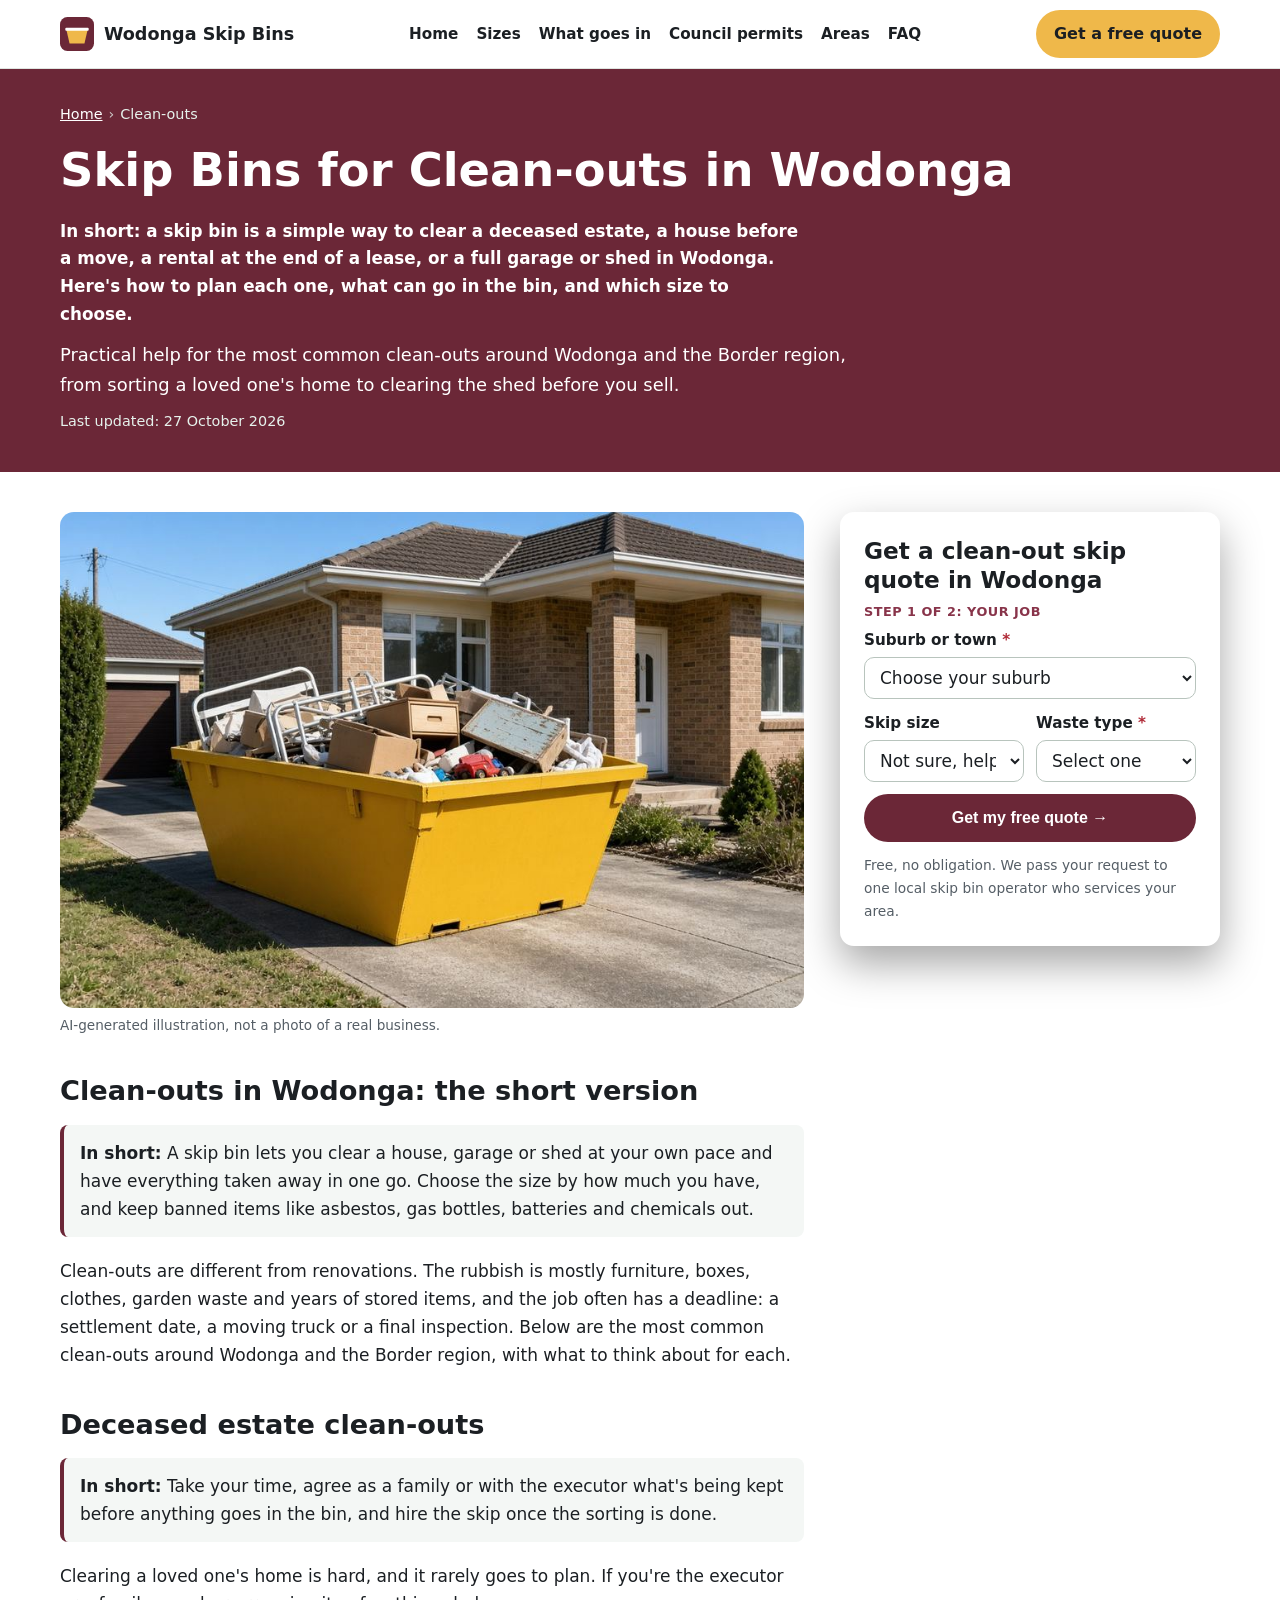
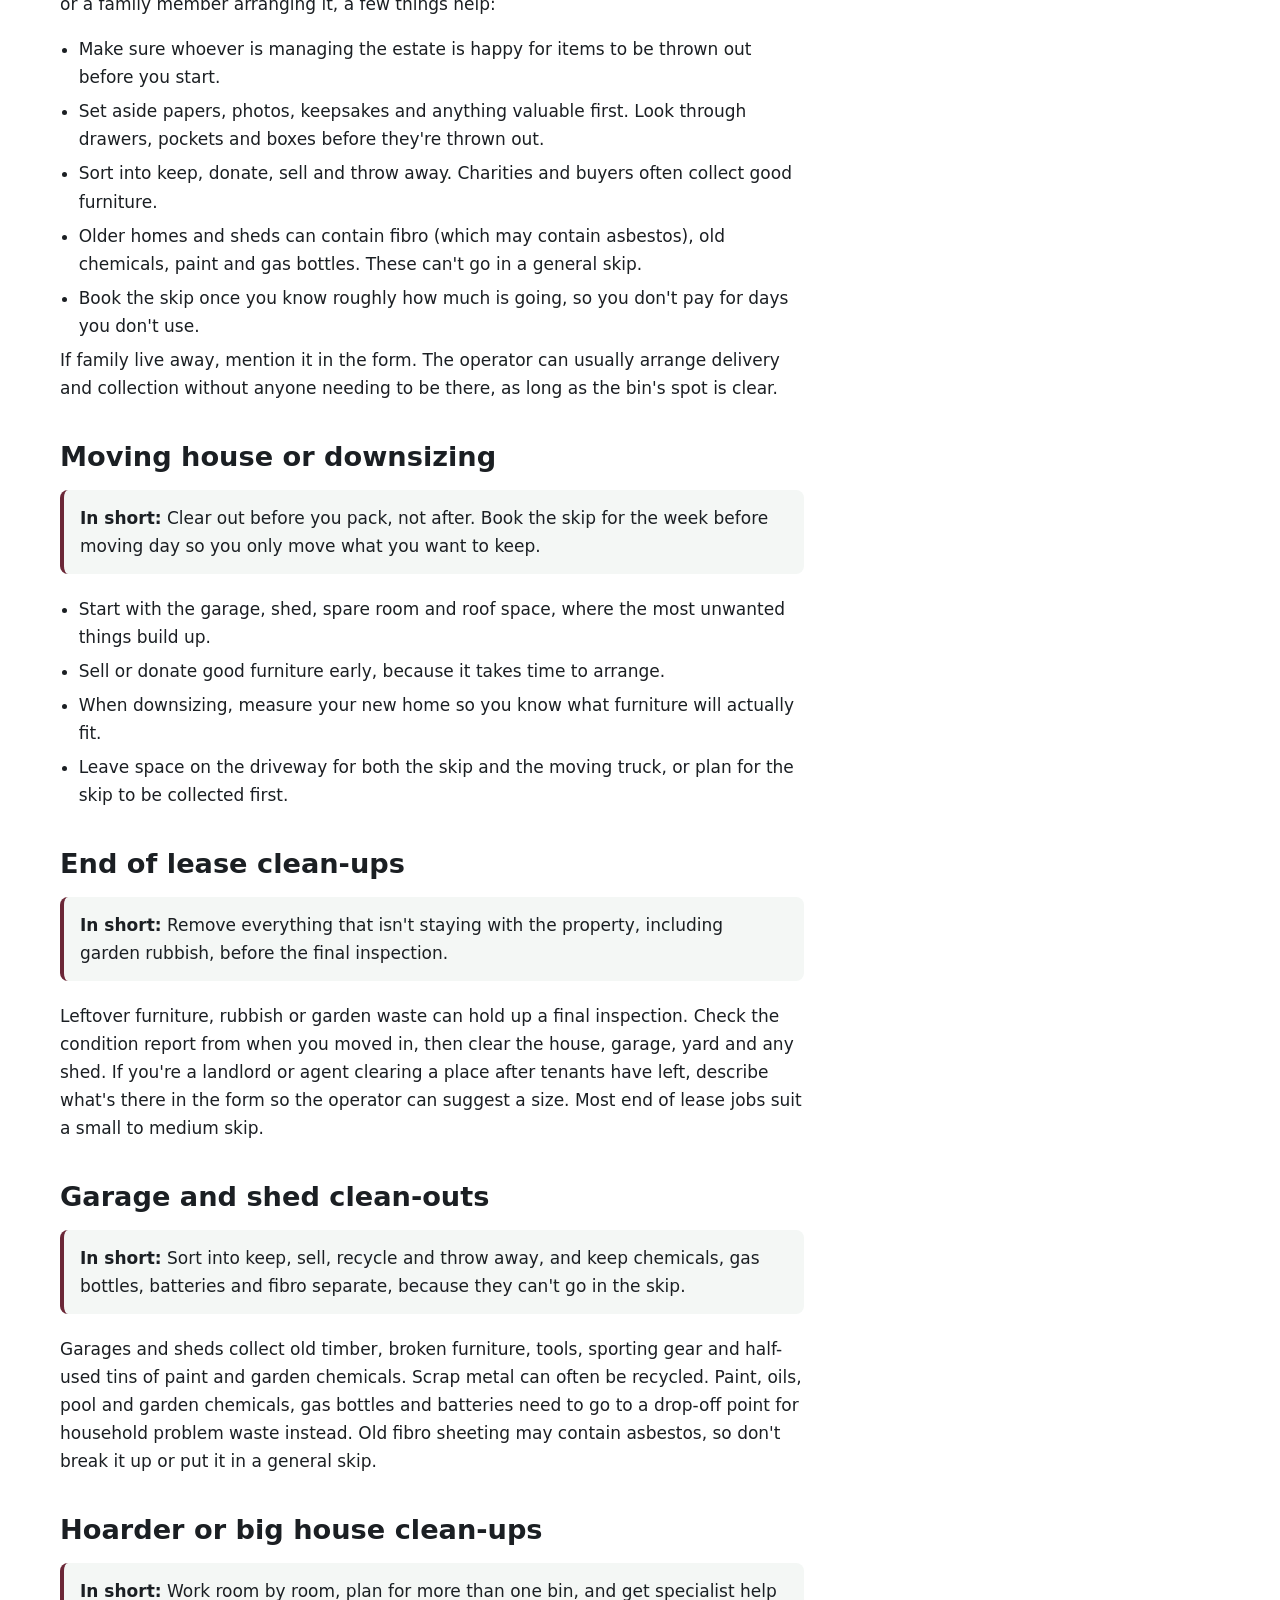
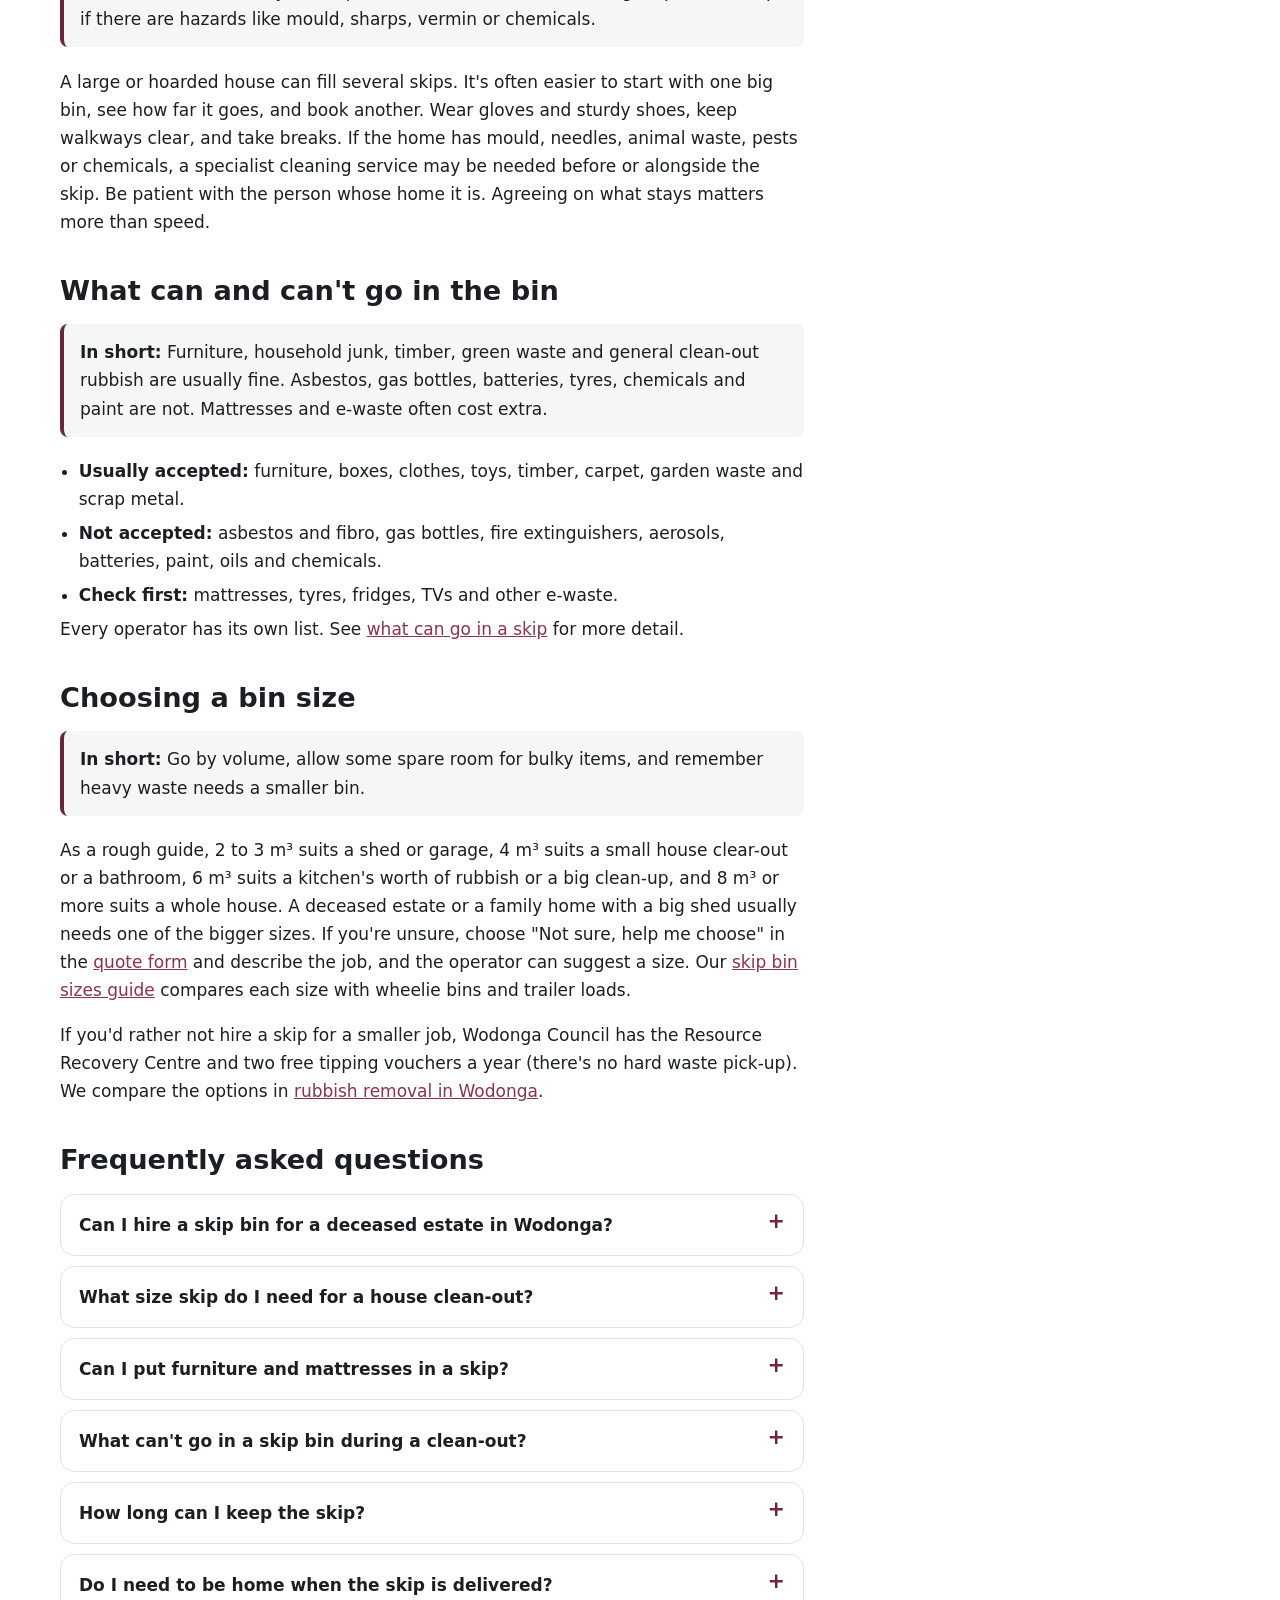
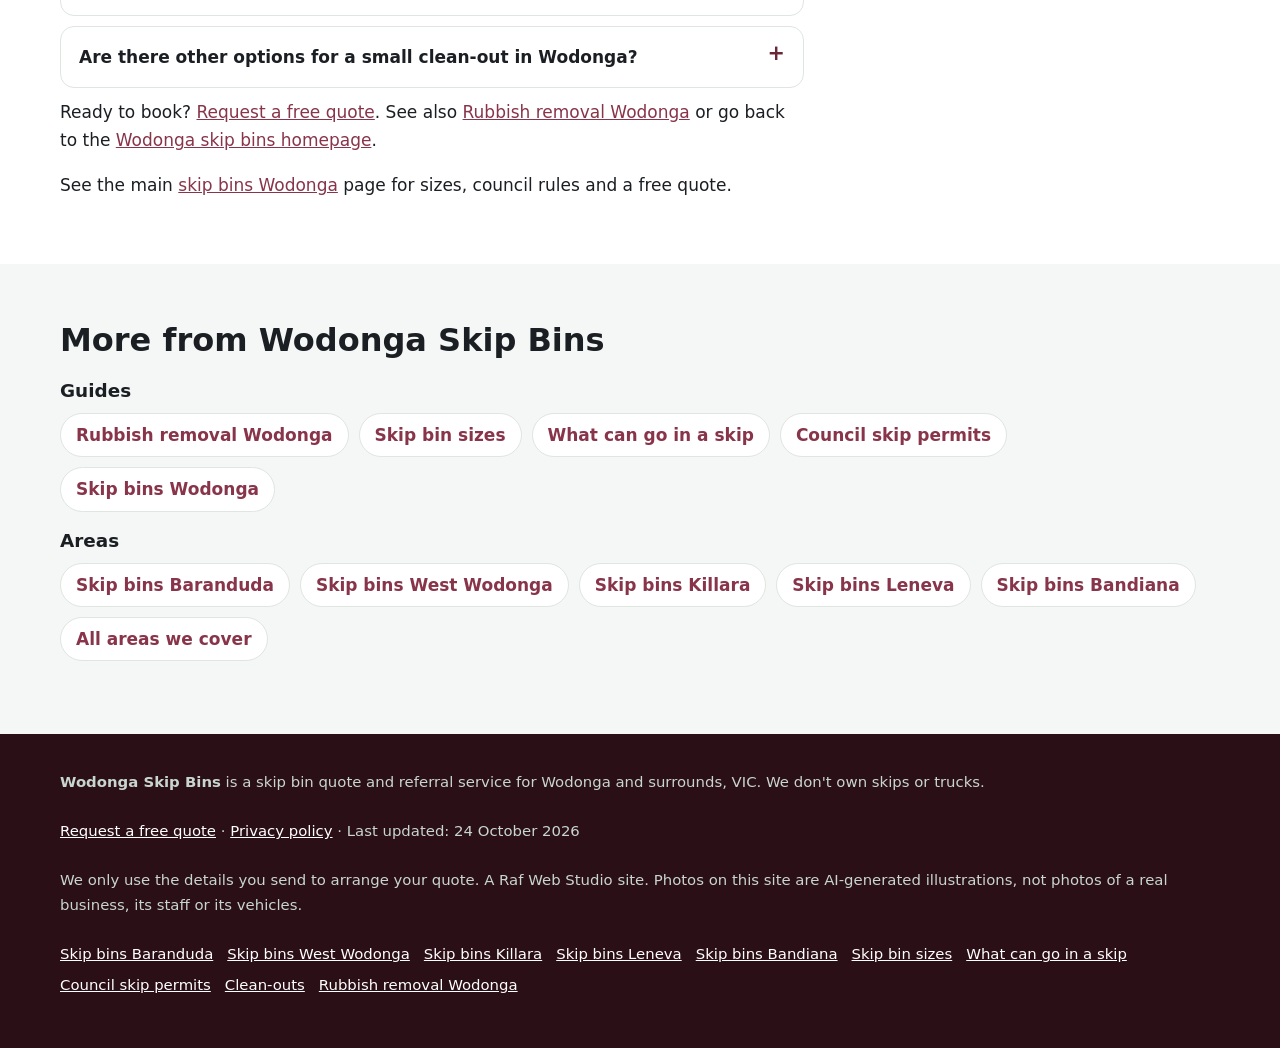
==== commit c781a4dc: "SEO batch 5: keyword link to homepage on every subpage, sitemap lastmod refresh" ====
--- a/clean-outs/index.html
+++ b/clean-outs/index.html
@@ -205,6 +205,7 @@
 <details><summary>Can I hire a skip bin for a deceased estate in Wodonga?</summary><p>Yes. A skip is a common way to clear a deceased estate. Agree with the executor or family what&#x27;s being kept before anything goes in, and tell the operator if no one will be at the property for delivery or collection.</p></details><details><summary>What size skip do I need for a house clean-out?</summary><p>As a rough guide, 2 to 3 m³ suits a shed or garage, 4 m³ suits a small house clear-out or a bathroom, 6 m³ suits a kitchen&#x27;s worth of rubbish or a big clean-up, and 8 m³ or more suits a whole house. A deceased estate or a family home with a big shed usually needs one of the bigger sizes.</p></details><details><summary>Can I put furniture and mattresses in a skip?</summary><p>Furniture is usually fine. Many operators accept mattresses for an extra fee, and some don&#x27;t take them. List them in the quote form so the operator can confirm.</p></details><details><summary>What can&#x27;t go in a skip bin during a clean-out?</summary><p>Asbestos and fibro, gas bottles, fire extinguishers, aerosols, batteries, tyres, paint, oils and chemicals. Fridges, TVs and other e-waste may be refused or cost extra.</p></details><details><summary>How long can I keep the skip?</summary><p>Hire periods differ between operators. Most include a set number of days and charge for extra days. Tell the operator your dates when you request a quote.</p></details><details><summary>Do I need to be home when the skip is delivered?</summary><p>Usually not, as long as the spot for the bin is clear and the operator knows exactly where to put it. Add delivery notes in the form.</p></details><details><summary>Are there other options for a small clean-out in Wodonga?</summary><p>For a load or two, taking it to the Resource Recovery Centre on Kane Road yourself, using your two free tipping vouchers, may be enough. Council doesn&#x27;t run a hard waste pick-up. Our rubbish removal guide compares the options.</p></details>
 <p>Ready to book? <a href="#quote">Request a free quote</a>. See also <a href="/rubbish-removal-wodonga/">Rubbish removal Wodonga</a> or go back to the <a href="/">Wodonga skip bins homepage</a>.</p>
 
+<p class="home-link">See the main <a href="/">skip bins Wodonga</a> page for sizes, council rules and a free quote.</p>
   </article>
   <aside class="page-aside">
     <div class="hero-form-card" id="quote">
@@ -248,7 +249,7 @@
   <div class="wrap">
     <h2 id="more-h">More from Wodonga Skip Bins</h2>
     <h3>Guides</h3>
-    <ul class="link-list"><li><a href="/rubbish-removal-wodonga/">Rubbish removal Wodonga</a></li><li><a href="/skip-bin-sizes/">Skip bin sizes</a></li><li><a href="/what-can-go-in-a-skip/">What can go in a skip</a></li><li><a href="/skip-bin-council-permit/">Council skip permits</a></li><li><a href="/">Home</a></li></ul>
+    <ul class="link-list"><li><a href="/rubbish-removal-wodonga/">Rubbish removal Wodonga</a></li><li><a href="/skip-bin-sizes/">Skip bin sizes</a></li><li><a href="/what-can-go-in-a-skip/">What can go in a skip</a></li><li><a href="/skip-bin-council-permit/">Council skip permits</a></li><li><a href="/">Skip bins Wodonga</a></li></ul>
     <h3>Areas</h3>
     <ul class="link-list"><li><a href="/skip-bins-baranduda/">Skip bins Baranduda</a></li><li><a href="/skip-bins-west-wodonga/">Skip bins West Wodonga</a></li><li><a href="/skip-bins-killara/">Skip bins Killara</a></li><li><a href="/skip-bins-leneva/">Skip bins Leneva</a></li><li><a href="/skip-bins-bandiana/">Skip bins Bandiana</a></li><li><a href="/#areas">All areas we cover</a></li></ul>
   </div>
